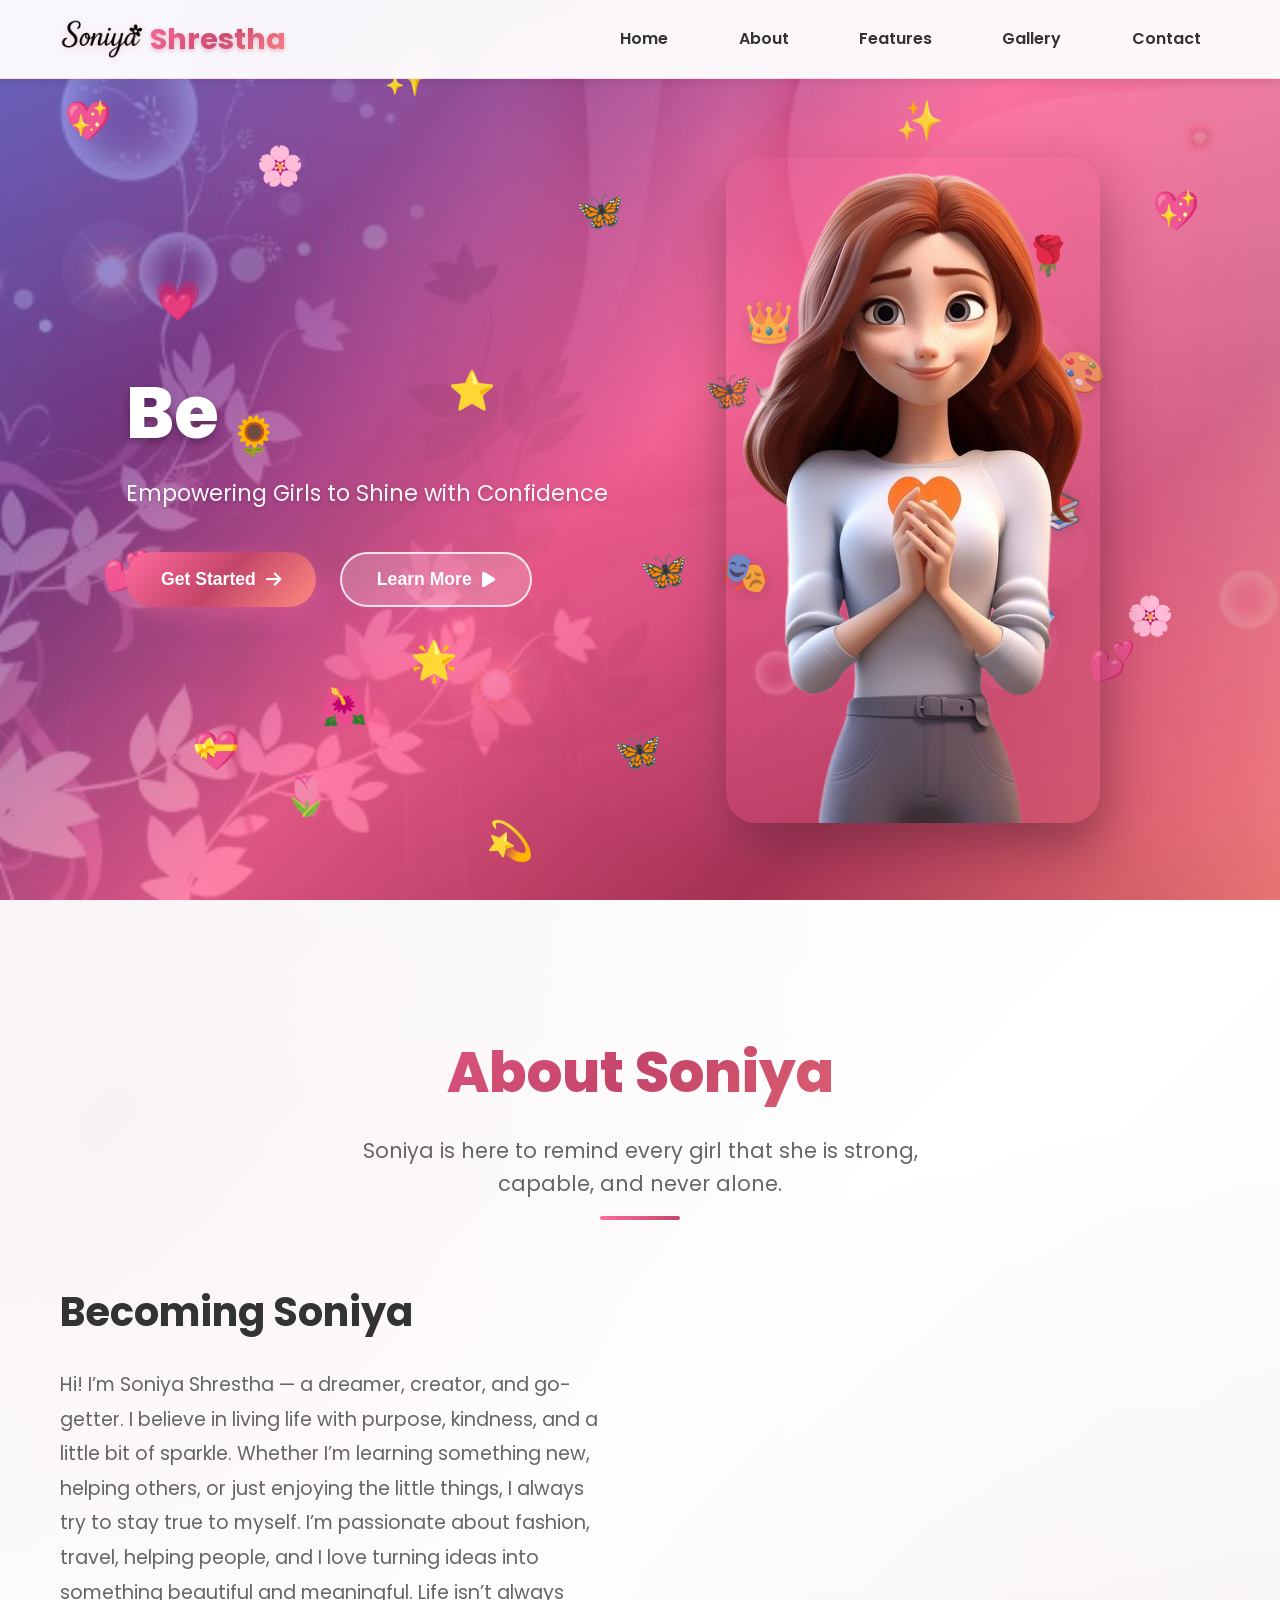
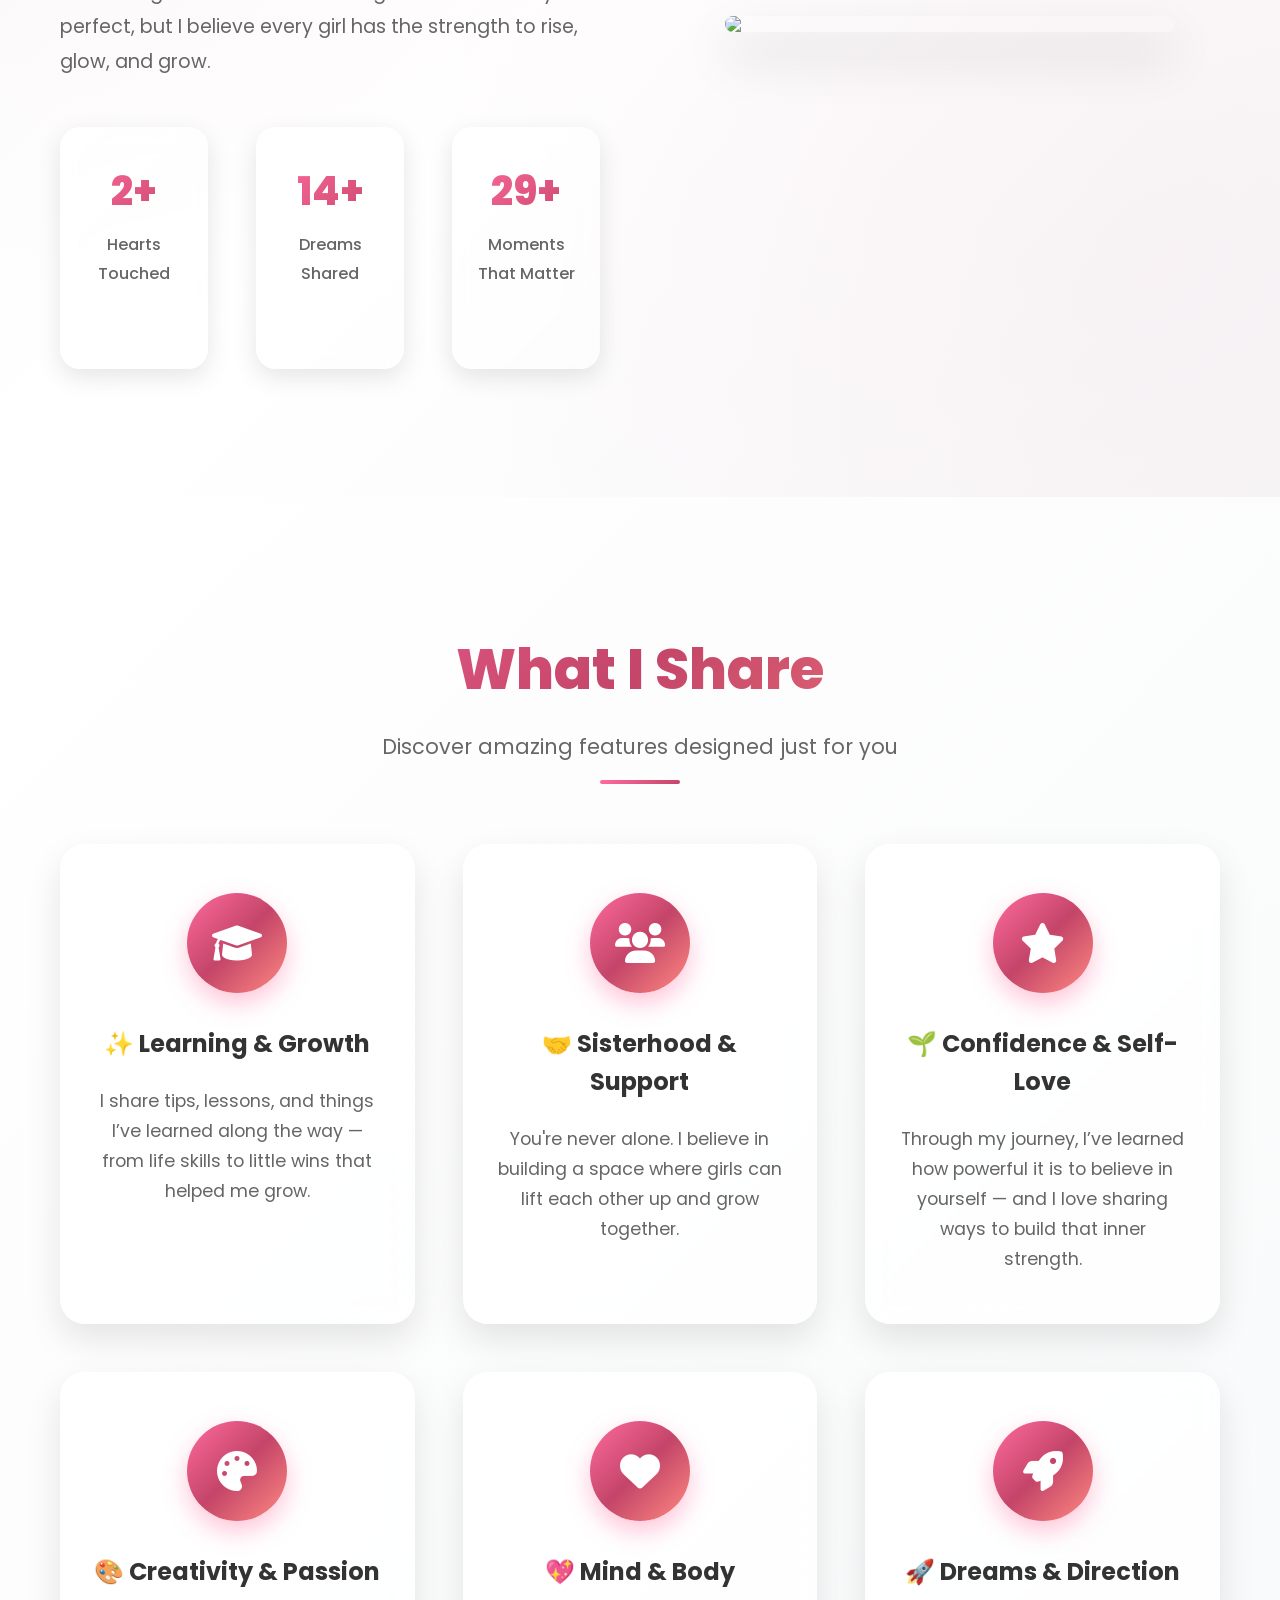
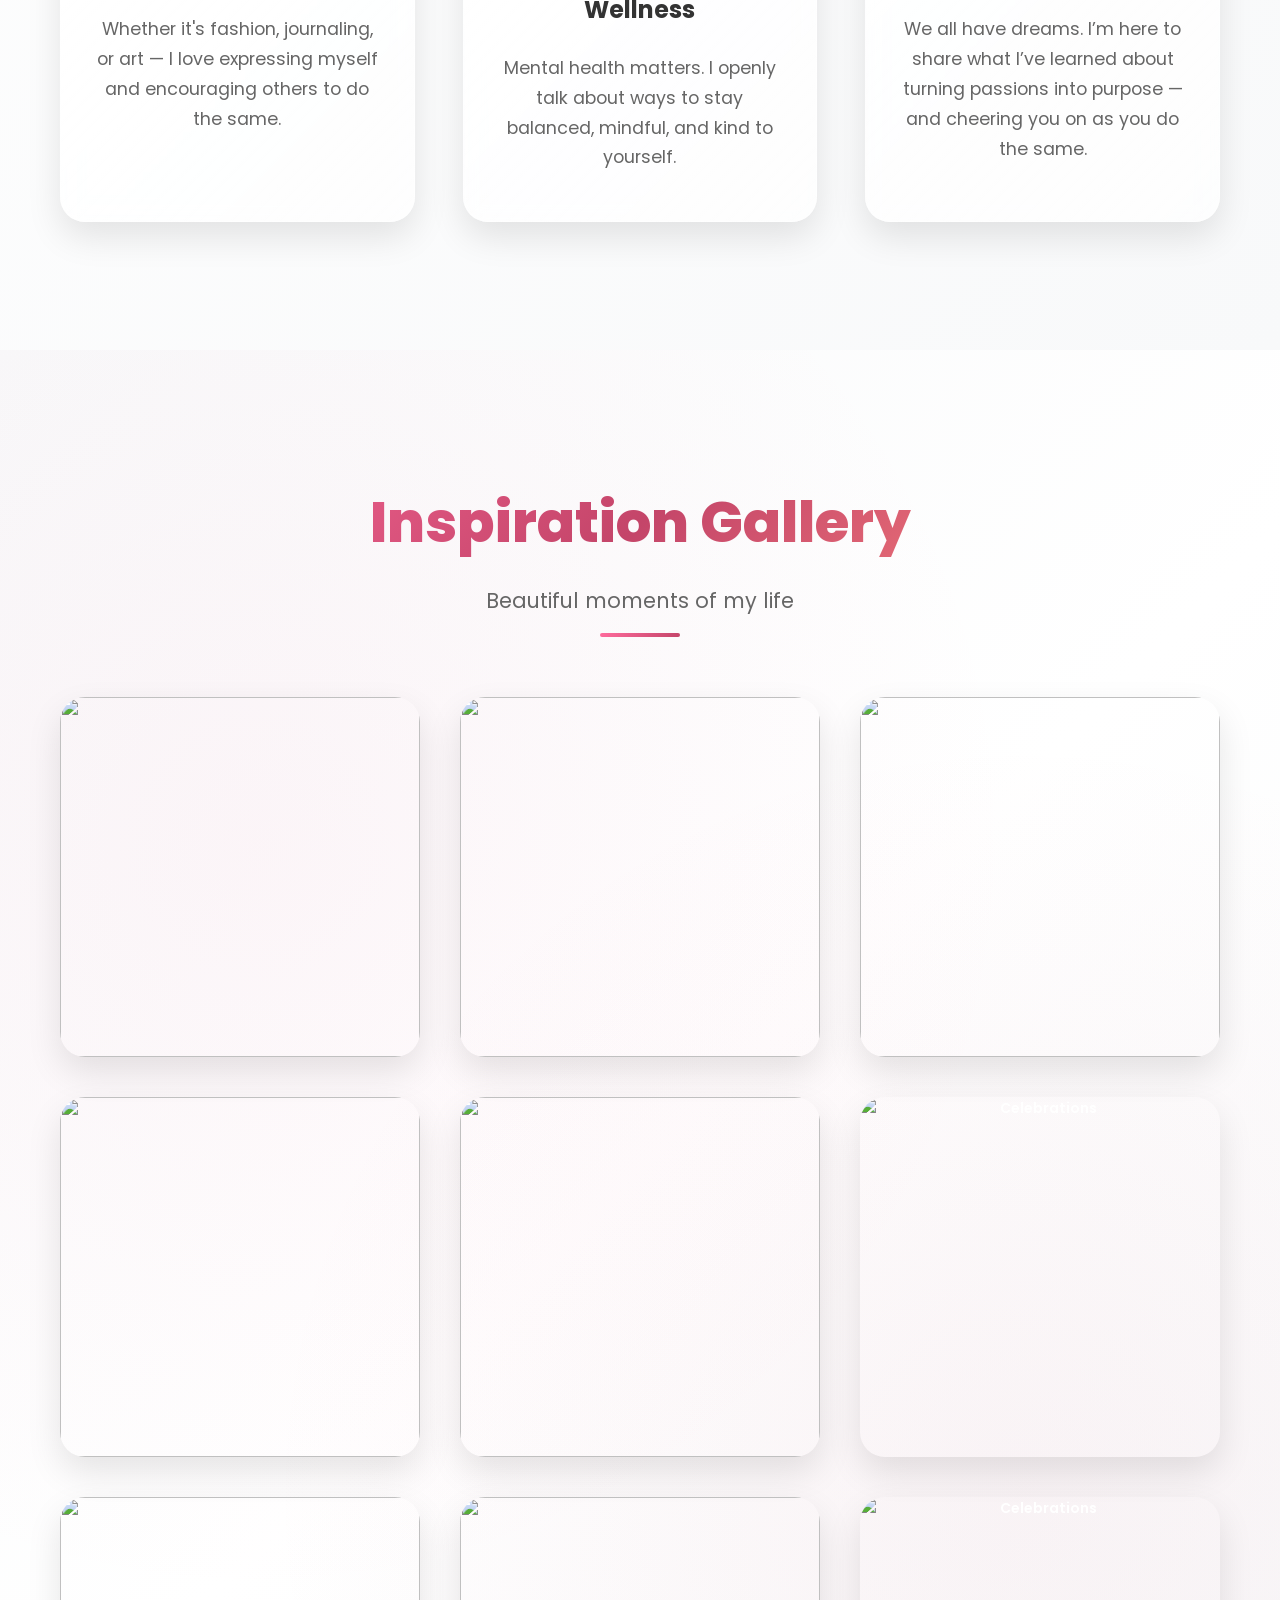
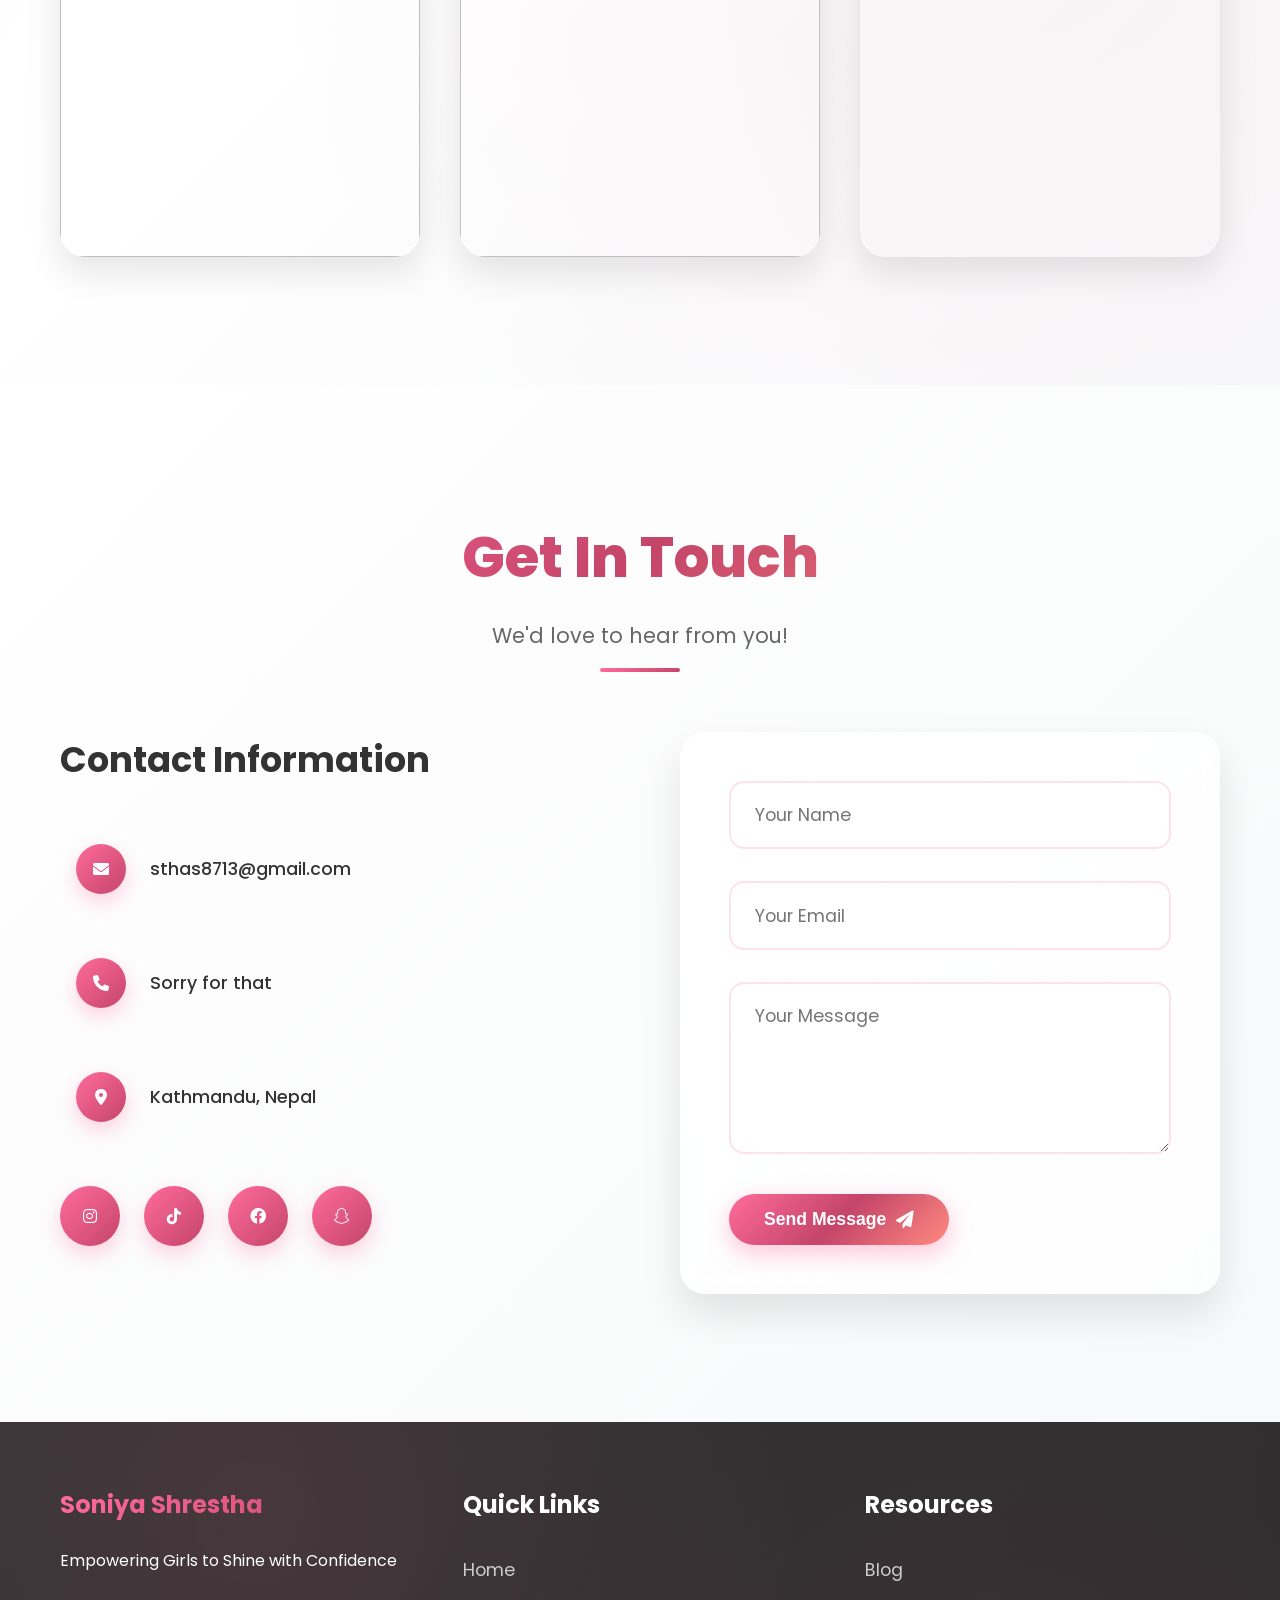
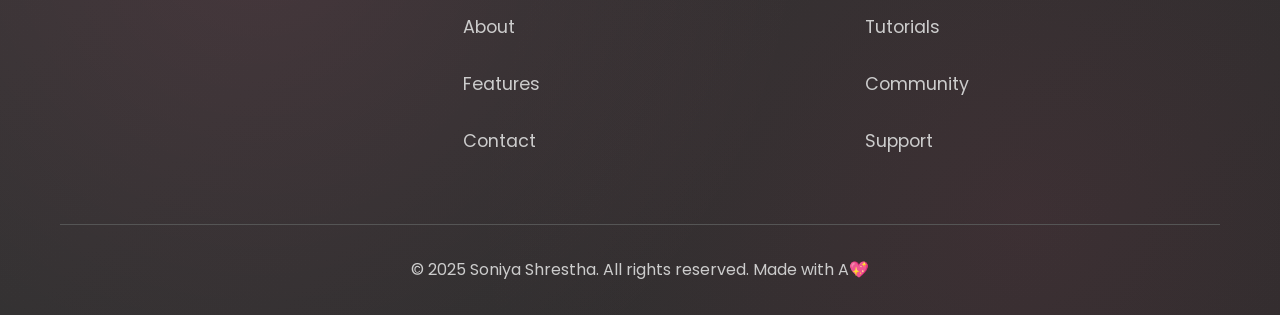
==== index.html @ b8681574 "Add files via upload" ====
<!DOCTYPE html>
<html lang="en">
<head>
    <meta charset="UTF-8">
    <meta name="viewport" content="width=device-width, initial-scale=1.0">
    <title>Bloom - Empowering Girls</title>
    <link rel="stylesheet" href="styles.css">
    <link href="https://fonts.googleapis.com/css2?family=Poppins:wght@300;400;500;600;700;800&display=swap" rel="stylesheet">
    <link rel="stylesheet" href="https://cdnjs.cloudflare.com/ajax/libs/font-awesome/6.0.0/css/all.min.css">
</head>
<body>
    <!-- Navigation -->
    <nav class="navbar">
        <div class="nav-container">
            <div class="nav-logo">
                <div class="logo-container">
                    <img src="logo.png" alt="Bloom Logo" class="logo-image">
                    <h2>Shrestha</h2>
                </div>
            </div>
            <ul class="nav-menu">
                <li class="nav-item">
                    <a href="#home" class="nav-link">Home</a>
                </li>
                <li class="nav-item">
                    <a href="#about" class="nav-link">About</a>
                </li>
                <li class="nav-item">
                    <a href="#features" class="nav-link">Features</a>
                </li>
                <li class="nav-item">
                    <a href="#gallery" class="nav-link">Gallery</a>
                </li>
                <li class="nav-item">
                    <a href="#contact" class="nav-link">Contact</a>
                </li>
            </ul>
            <div class="hamburger">
                <span class="bar"></span>
                <span class="bar"></span>
                <span class="bar"></span>
            </div>
        </div>
    </nav>

    <!-- Hero Section -->
    <section id="home" class="hero">
        <div class="hero-background">
            <img src="hero-background.jpg" alt="Hero Background" class="hero-bg-image">
            <div class="hero-overlay"></div>
        </div>
        
        <!-- Animated Background Elements -->
        <div class="animated-bg">
            <div class="floating-hearts">
                <div class="heart heart-1">💖</div>
                <div class="heart heart-2">💕</div>
                <div class="heart heart-3">💗</div>
                <div class="heart heart-4">💝</div>
                <div class="heart heart-5">💖</div>
                <div class="heart heart-6">💕</div>
            </div>
            
            <div class="floating-flowers">
                <div class="flower flower-1">🌸</div>
                <div class="flower flower-2">🌺</div>
                <div class="flower flower-3">🌻</div>
                <div class="flower flower-4">🌷</div>
                <div class="flower flower-5">🌹</div>
                <div class="flower flower-6">🌸</div>
            </div>
            
            <div class="floating-sparkles">
                <div class="sparkle sparkle-1">✨</div>
                <div class="sparkle sparkle-2">⭐</div>
                <div class="sparkle sparkle-3">🌟</div>
                <div class="sparkle sparkle-4">💫</div>
                <div class="sparkle sparkle-5">✨</div>
                <div class="sparkle sparkle-6">⭐</div>
                <div class="sparkle sparkle-7">🌟</div>
                <div class="sparkle sparkle-8">💫</div>
            </div>
            
            <div class="floating-butterflies">
                <div class="butterfly butterfly-1">🦋</div>
                <div class="butterfly butterfly-2">🦋</div>
                <div class="butterfly butterfly-3">🦋</div>
                <div class="butterfly butterfly-4">🦋</div>
            </div>
        </div>

        <div class="hero-content">
            <div class="hero-text">
                <h1 class="hero-title">
                    <span class="title-word word-1">Be</span>
                    <span class="title-word word-2">Bold</span>
                    <span class="title-word word-3">Be</span>
                    <span class="title-word word-4">You</span>
                </h1>
                <p class="hero-subtitle">Empowering Girls to Shine with Confidence</p>
                <div class="hero-buttons">
                    <button class="btn btn-primary">
                        <span>Get Started</span>
                        <i class="fas fa-arrow-right"></i>
                    </button>
                    <button class="btn btn-secondary">
                        <span>Learn More</span>
                        <i class="fas fa-play"></i>
                    </button>
                </div>
            </div>
            <div class="hero-image">
                <div class="hero-girl-container">
                    <img src="images.png" alt="Empowered Girl" class="hero-girl-image">
                    <div class="girl-glow"></div>
                </div>
                <div class="floating-elements">
                    <div class="floating-element element-1">👑</div>
                    <div class="floating-element element-2">💎</div>
                    <div class="floating-element element-3">🎀</div>
                    <div class="floating-element element-4">🌈</div>
                    <div class="floating-element element-5">🎨</div>
                    <div class="floating-element element-6">📚</div>
                    <div class="floating-element element-7">🎭</div>
                    <div class="floating-element element-8">🎪</div>
                </div>
                <div class="hero-decoration">
                    <div class="decoration-circle circle-1"></div>
                    <div class="decoration-circle circle-2"></div>
                    <div class="decoration-circle circle-3"></div>
                    <div class="decoration-circle circle-4"></div>
                </div>
            </div>
        </div>
    </section>

    <!-- About Section -->
    <section id="about" class="about">
        <div class="container">
            <div class="section-header">
                <h2>About Soniya</h2>
                <p>Soniya is here to remind every girl that she is strong, capable, and never alone.</p>
            </div>
            <div class="about-content">
                <div class="about-text">
                    <h3>Becoming Soniya</h3>
                    <p>Hi! I’m Soniya Shrestha — a dreamer, creator, and go-getter. I believe in living life with purpose, kindness, and a little bit of sparkle. Whether I’m learning something new, helping others, or just enjoying the little things, I always try to stay true to myself.

I’m passionate about fashion, travel, helping people, and I love turning ideas into something beautiful and meaningful. Life isn’t always perfect, but I believe every girl has the strength to rise, glow, and grow.

</p>
                    <div class="stats">
                        <div class="stat">
                            <h4>10K+</h4>
                            <p>Hearts Touched</p>
                        </div>
                        <div class="stat">
                            <h4>50+</h4>
                            <p>Dreams Shared</p>
                        </div>
                        <div class="stat">
                            <h4>100+</h4>
                            <p>Moments That Matter</p>
                        </div>
                    </div>
                </div>
                <div class="about-image">
                    <img src="Images/1.jpeg"About Us" class="about-main-image">
                </div>
            </div>
        </div>
    </section>

    <!-- Features Section -->
    <section id="features" class="features">
        <div class="container">
            <div class="section-header">
                <h2>What I Share</h2>
                <p>Discover amazing features designed just for you</p>
            </div>
            <div class="features-grid">
                <div class="feature-card">
                    <div class="feature-icon">
                        <i class="fas fa-graduation-cap"></i>
                    </div>
                    <h3>✨ Learning & Growth</h3>
                    <p>I share tips, lessons, and things I’ve learned along the way — from life skills to little wins that helped me grow.</p>
                </div>
                <div class="feature-card">
                    <div class="feature-icon">
                        <i class="fas fa-users"></i>
                    </div>
                    <h3>🤝 Sisterhood & Support</h3>
                    <p>You're never alone. I believe in building a space where girls can lift each other up and grow together.</p>
                </div>
                <div class="feature-card">
                    <div class="feature-icon">
                        <i class="fas fa-star"></i>
                    </div>
                    <h3>🌱 Confidence & Self-Love</h3>
                    <p>Through my journey, I’ve learned how powerful it is to believe in yourself — and I love sharing ways to build that inner strength.</p>
                </div>
                <div class="feature-card">
                    <div class="feature-icon">
                        <i class="fas fa-palette"></i>
                    </div>
                    <h3>🎨 Creativity & Passion</h3>
                    <p>Whether it's fashion, journaling, or art — I love expressing myself and encouraging others to do the same.</p>
                </div>
                <div class="feature-card">
                    <div class="feature-icon">
                        <i class="fas fa-heart"></i>
                    </div>
                    <h3>💖 Mind & Body Wellness</h3>
                    <p>Mental health matters. I openly talk about ways to stay balanced, mindful, and kind to yourself.</p>
                </div>
                <div class="feature-card">
                    <div class="feature-icon">
                        <i class="fas fa-rocket"></i>
                    </div>
                    <h3>🚀 Dreams & Direction</h3>
                    <p>We all have dreams. I’m here to share what I’ve learned about turning passions into purpose — and cheering you on as you do the same.</p>
                </div>
            </div>
        </div>
    </section>

    <!-- Gallery Section -->
    <section id="gallery" class="gallery">
        <div class="container">
            <div class="section-header">
                <h2>Inspiration Gallery</h2>
                <p>Beautiful moments of my life</p>
            </div>
            <div class="gallery-grid">
                <div class="gallery-item">
                    <img src="Images/2.jpeg"Achievement Moments" class="gallery-image">
                    <div class="gallery-overlay">
                        <h4></h4>
                    </div>
                </div>
                <div class="gallery-item">
                    <img src="Images/3.jpeg"Creative Projects" class="gallery-image">
                    <div class="gallery-overlay">
                        <h4></h4>
                    </div>
                </div>
                <div class="gallery-item">
                    <img src="Images/5.jpeg" class="gallery-image">
                    <div class="gallery-overlay">
                        <h4></h4>
                    </div>
                </div>
                <div class="gallery-item">
                    <img src="Images/6.jpeg"Community Events" class="gallery-image">
                    <div class="gallery-overlay">
                        <h4></h4>
                    </div>
                </div>
                <div class="gallery-item">
                    <img src="Images/15.jpeg"Workshops" class="gallery-image">
                    <div class="gallery-overlay">
                        <h4></h4>
                    </div>
                </div>
                <div class="gallery-item">
                    <img src="Images/9.jpeg" alt="Celebrations" class="gallery-image">
                    <div class="gallery-overlay">
                        <h4></h4>
                    </div>
                </div>
                <div class="gallery-item">
                    <img src="Images/20.jpeg"Community Events" class="gallery-image">
                    <div class="gallery-overlay">
                        <h4></h4>
                    </div>
                </div>
                <div class="gallery-item">
                    <img src="Images/13.jpeg"Workshops" class="gallery-image">
                    <div class="gallery-overlay">
                        <h4></h4>
                    </div>
                </div>
                <div class="gallery-item">
                    <img src="Images/19.jpeg" alt="Celebrations" class="gallery-image">
                    <div class="gallery-overlay">
                        <h4></h4>
                    </div>
                </div>
            </div>
        </div>
    </section>

    <!-- Contact Section -->
    <section id="contact" class="contact">
        <div class="container">
            <div class="section-header">
                <h2>Get In Touch</h2>
                <p>We'd love to hear from you!</p>
            </div>
            <div class="contact-content">
                <div class="contact-info">
                    <h3>Contact Information</h3>
                    <div class="contact-item">
                        <i class="fas fa-envelope"></i>
                        <span>sthas8713@gmail.com</span>
                    </div>
                    <div class="contact-item">
                        <i class="fas fa-phone"></i>
                        <span>Sorry for that</span>
                    </div>
                    <div class="contact-item">
                        <i class="fas fa-map-marker-alt"></i>
                        <span>Kathmandu, Nepal</span>
                    </div>
                    <div class="social-links">
                        <a href="#" class="social-link"><i class="fab fa-instagram"></i></a>
                        <a href="#" class="social-link"><i class="fab fa-tiktok"></i></a>
                        <a href="#" class="social-link"><i class="fab fa-facebook"></i></a>
                        <a href="#" class="social-link"><i class="fab fa-snapchat"></i></a>
                    </div>
                </div>
                <form class="contact-form">
                    <div class="form-group">
                        <input type="text" id="name" name="name" placeholder="Your Name" required>
                    </div>
                    <div class="form-group">
                        <input type="email" id="email" name="email" placeholder="Your Email" required>
                    </div>
                    <div class="form-group">
                        <textarea id="message" name="message" placeholder="Your Message" rows="5" required></textarea>
                    </div>
                    <button type="submit" class="btn btn-primary">
                        <span>Send Message</span>
                        <i class="fas fa-paper-plane"></i>
                    </button>
                </form>
            </div>
        </div>
    </section>

    <!-- Footer -->
    <footer class="footer">
        <div class="container">
            <div class="footer-content">
                <div class="footer-section">
                    <h3>Soniya Shrestha</h3>
                    <p>Empowering Girls to Shine with Confidence</p>
                </div>
                <div class="footer-section">
                    <h4>Quick Links</h4>
                    <ul>
                        <li><a href="#home">Home</a></li>
                        <li><a href="#about">About</a></li>
                        <li><a href="#features">Features</a></li>
                        <li><a href="#contact">Contact</a></li>
                    </ul>
                </div>
                <div class="footer-section">
                    <h4>Resources</h4>
                    <ul>
                        <li><a href="#">Blog</a></li>
                        <li><a href="#">Tutorials</a></li>
                        <li><a href="#">Community</a></li>
                        <li><a href="#">Support</a></li>
                    </ul>
                </div>
            </div>
            <div class="footer-bottom">
                <p>&copy; 2025 Soniya Shrestha. All rights reserved. Made with A💖</p>
            </div>
        </div>
    </footer>

    <script src="script.js"></script>
</body>
</html>
---- styles.css ----
* {
  margin: 0;
  padding: 0;
  box-sizing: border-box;
}

body {
  font-family: "Poppins", sans-serif;
  line-height: 1.6;
  color: #333;
  overflow-x: hidden;
}

.container {
  max-width: 1200px;
  margin: 0 auto;
  padding: 0 20px;
}

/* Navigation */
.navbar {
  position: fixed;
  top: 0;
  width: 100%;
  background: rgba(255, 255, 255, 0.98);
  backdrop-filter: blur(20px);
  z-index: 1000;
  padding: 1rem 0;
  transition: all 0.3s ease;
  box-shadow: 0 2px 20px rgba(0, 0, 0, 0.1);
  border-bottom: 1px solid rgba(255, 107, 157, 0.2);
}

.nav-container {
  max-width: 1200px;
  margin: 0 auto;
  padding: 0 20px;
  display: flex;
  justify-content: space-between;
  align-items: center;
}

.logo-container {
  display: flex;
  align-items: center;
  gap: 0.5rem;
}

.nav-logo h2 {
  background: linear-gradient(135deg, #ff6b9d, #c44569, #ff8a80);
  -webkit-background-clip: text;
  -webkit-text-fill-color: transparent;
  background-clip: text;
  font-weight: 700;
  font-size: 1.8rem;
  text-shadow: 0 2px 4px rgba(255, 107, 157, 0.3);
  filter: drop-shadow(0 1px 2px rgba(0, 0, 0, 0.1));
}

.nav-menu {
  display: flex;
  list-style: none;
  gap: 2rem;
}

.nav-link {
  text-decoration: none;
  color: #333;
  font-weight: 600;
  transition: all 0.3s ease;
  position: relative;
  padding: 0.8rem 1.2rem;
  border-radius: 25px;
  font-size: 1rem;
}

.nav-link:hover {
  color: #ff6b9d;
  background: rgba(255, 107, 157, 0.1);
  transform: translateY(-2px);
}

.nav-link::after {
  content: "";
  position: absolute;
  width: 0;
  height: 2px;
  bottom: 5px;
  left: 50%;
  background: linear-gradient(135deg, #ff6b9d, #c44569);
  transition: all 0.3s ease;
  transform: translateX(-50%);
  border-radius: 2px;
}

.nav-link:hover::after {
  width: 80%;
}

.hamburger {
  display: none;
  flex-direction: column;
  cursor: pointer;
  padding: 0.5rem;
}

.bar {
  width: 25px;
  height: 3px;
  background: linear-gradient(135deg, #ff6b9d, #c44569);
  margin: 3px 0;
  transition: 0.3s;
  border-radius: 2px;
}

.hamburger.active .bar:nth-child(2) {
  opacity: 0;
}

.hamburger.active .bar:nth-child(1) {
  transform: translateY(9px) rotate(45deg);
}

.hamburger.active .bar:nth-child(3) {
  transform: translateY(-9px) rotate(-45deg);
}

/* Logo Image Styles */
.logo-image {
  height: 40px;
  width: auto;
  object-fit: contain;
  transition: all 0.3s ease;
  filter: drop-shadow(0 2px 4px rgba(255, 107, 157, 0.3));
}

.logo-image:hover {
  transform: scale(1.1) rotate(5deg);
}

/* Enhanced Hero Section with Background Image */
.hero {
  min-height: 100vh;
  display: flex;
  align-items: center;
  position: relative;
  overflow: hidden;
  padding-top: 80px;
}

.hero-background {
  position: absolute;
  top: 0;
  left: 0;
  width: 100%;
  height: 100%;
  z-index: 1;
}

.hero-bg-image {
  width: 100%;
  height: 100%;
  object-fit: cover;
  object-position: center;
}

.hero-overlay {
  position: absolute;
  top: 0;
  left: 0;
  width: 100%;
  height: 100%;
  background: linear-gradient(
    135deg,
    rgba(102, 126, 234, 0.8) 0%,
    rgba(118, 75, 162, 0.7) 25%,
    rgba(255, 107, 157, 0.8) 50%,
    rgba(196, 69, 105, 0.7) 75%,
    rgba(255, 138, 128, 0.8) 100%
  );
  animation: gradientShift 8s ease-in-out infinite;
}

@keyframes gradientShift {
  0%,
  100% {
    opacity: 0.8;
  }
  50% {
    opacity: 0.6;
  }
}

/* Animated Background Elements for Girls */
.animated-bg {
  position: absolute;
  top: 0;
  left: 0;
  width: 100%;
  height: 100%;
  z-index: 2;
  pointer-events: none;
}

.floating-hearts,
.floating-flowers,
.floating-sparkles,
.floating-butterflies {
  position: absolute;
  width: 100%;
  height: 100%;
}

.heart,
.flower,
.sparkle,
.butterfly {
  position: absolute;
  font-size: clamp(1.5rem, 3vw, 2.5rem);
  animation-duration: 5s;
  animation-iteration-count: infinite;
  animation-timing-function: ease-in-out;
}

/* Hearts Animation */
.heart {
  animation-name: floatHearts;
}

.heart-1 {
  top: 10%;
  left: 5%;
  animation-delay: 0s;
}
.heart-2 {
  top: 60%;
  left: 8%;
  animation-delay: 2s;
}
.heart-3 {
  top: 30%;
  left: 12%;
  animation-delay: 4s;
}
.heart-4 {
  top: 80%;
  left: 15%;
  animation-delay: 6s;
}
.heart-5 {
  top: 20%;
  left: 90%;
  animation-delay: 1s;
}
.heart-6 {
  top: 70%;
  left: 85%;
  animation-delay: 3s;
}

@keyframes floatHearts {
  0%,
  100% {
    transform: translateY(0px) rotate(0deg);
    opacity: 0.7;
  }
  25% {
    transform: translateY(-30px) rotate(10deg);
    opacity: 1;
  }
  50% {
    transform: translateY(-20px) rotate(-5deg);
    opacity: 0.8;
  }
  75% {
    transform: translateY(-40px) rotate(15deg);
    opacity: 1;
  }
}

/* Flowers Animation */
.flower {
  animation-name: floatFlowers;
}

.flower-1 {
  top: 15%;
  left: 20%;
  animation-delay: 0.5s;
}
.flower-2 {
  top: 75%;
  left: 25%;
  animation-delay: 2.5s;
}
.flower-3 {
  top: 45%;
  left: 18%;
  animation-delay: 4.5s;
}
.flower-4 {
  top: 85%;
  left: 22%;
  animation-delay: 6.5s;
}
.flower-5 {
  top: 25%;
  left: 80%;
  animation-delay: 1.5s;
}
.flower-6 {
  top: 65%;
  left: 88%;
  animation-delay: 3.5s;
}

@keyframes floatFlowers {
  0%,
  100% {
    transform: translateY(0px) scale(1) rotate(0deg);
    opacity: 0.6;
  }
  33% {
    transform: translateY(-25px) scale(1.1) rotate(120deg);
    opacity: 0.9;
  }
  66% {
    transform: translateY(-15px) scale(0.9) rotate(240deg);
    opacity: 0.7;
  }
}

/* Sparkles Animation */
.sparkle {
  animation-name: floatSparkles;
}

.sparkle-1 {
  top: 5%;
  left: 30%;
  animation-delay: 0s;
}
.sparkle-2 {
  top: 40%;
  left: 35%;
  animation-delay: 1s;
}
.sparkle-3 {
  top: 70%;
  left: 32%;
  animation-delay: 2s;
}
.sparkle-4 {
  top: 90%;
  left: 38%;
  animation-delay: 3s;
}
.sparkle-5 {
  top: 10%;
  left: 70%;
  animation-delay: 0.5s;
}
.sparkle-6 {
  top: 50%;
  left: 75%;
  animation-delay: 1.5s;
}
.sparkle-7 {
  top: 80%;
  left: 72%;
  animation-delay: 2.5s;
}
.sparkle-8 {
  top: 35%;
  left: 78%;
  animation-delay: 3.5s;
}

@keyframes floatSparkles {
  0%,
  100% {
    transform: translateY(0px) scale(1) rotate(0deg);
    opacity: 0.8;
  }
  25% {
    transform: translateY(-35px) scale(1.3) rotate(90deg);
    opacity: 1;
  }
  50% {
    transform: translateY(-25px) scale(0.8) rotate(180deg);
    opacity: 0.6;
  }
  75% {
    transform: translateY(-45px) scale(1.2) rotate(270deg);
    opacity: 1;
  }
}

/* Butterflies Animation */
.butterfly {
  animation-name: floatButterflies;
}

.butterfly-1 {
  top: 20%;
  left: 45%;
  animation-delay: 0s;
}
.butterfly-2 {
  top: 60%;
  left: 50%;
  animation-delay: 2s;
}
.butterfly-3 {
  top: 40%;
  left: 55%;
  animation-delay: 4s;
}
.butterfly-4 {
  top: 80%;
  left: 48%;
  animation-delay: 6s;
}

@keyframes floatButterflies {
  0%,
  100% {
    transform: translateX(0px) translateY(0px) rotate(0deg);
    opacity: 0.7;
  }
  25% {
    transform: translateX(20px) translateY(-30px) rotate(15deg);
    opacity: 1;
  }
  50% {
    transform: translateX(-15px) translateY(-20px) rotate(-10deg);
    opacity: 0.8;
  }
  75% {
    transform: translateX(25px) translateY(-40px) rotate(20deg);
    opacity: 1;
  }
}

.hero-content {
  max-width: 1200px;
  margin: 0 auto;
  padding: 0 20px;
  display: grid;
  grid-template-columns: 1fr 1fr;
  gap: 4rem;
  align-items: center;
  position: relative;
  z-index: 3;
}

/* Animated Title */
.hero-title {
  font-size: clamp(2.5rem, 6vw, 4.5rem);
  font-weight: 800;
  color: white;
  margin-bottom: 1.5rem;
  line-height: 1.1;
  text-shadow: 0 4px 8px rgba(0, 0, 0, 0.3);
}

.title-word {
  display: inline-block;
  animation: titleWordAnimation 2s ease-out forwards;
  opacity: 0;
  transform: translateY(50px);
}

.word-1 {
  animation-delay: 0.1s;
}
.word-2 {
  animation-delay: 0.1s;
}
.word-3 {
  animation-delay: 0.1s;
}
.word-4 {
  animation-delay: 0.1s;
}
.word-5 {
  animation-delay: 0.1s;
}

@keyframes titleWordAnimation {
  to {
    opacity: 1;
    transform: translateY(0);
  }
}

.hero-subtitle {
  font-size: clamp(1.1rem, 2.5vw, 1.4rem);
  color: rgba(255, 255, 255, 0.95);
  margin-bottom: 2.5rem;
  line-height: 1.6;
  text-shadow: 0 2px 4px rgba(0, 0, 0, 0.2);
  animation: fadeInUp 1s ease-out 1.2s both;
}

@keyframes fadeInUp {
  from {
    opacity: 0;
    transform: translateY(30px);
  }
  to {
    opacity: 1;
    transform: translateY(0);
  }
}

.hero-buttons {
  display: flex;
  gap: 1.5rem;
  flex-wrap: wrap;
  animation: fadeInUp 1s ease-out 1.5s both;
}

.btn {
  padding: 15px 35px;
  border: none;
  border-radius: 50px;
  font-size: 1.1rem;
  font-weight: 600;
  cursor: pointer;
  transition: all 0.4s ease;
  text-decoration: none;
  display: inline-flex;
  align-items: center;
  gap: 10px;
  text-align: center;
  min-width: 160px;
  justify-content: center;
  position: relative;
  overflow: hidden;
}

.btn::before {
  content: "";
  position: absolute;
  top: 0;
  left: -100%;
  width: 100%;
  height: 100%;
  background: linear-gradient(90deg, transparent, rgba(255, 255, 255, 0.2), transparent);
  transition: left 0.5s;
}

.btn:hover::before {
  left: 100%;
}

.btn-primary {
  background: linear-gradient(135deg, #ff6b9d, #c44569, #ff8a80);
  color: white;
  box-shadow: 0 8px 25px rgba(255, 107, 157, 0.4);
}

.btn-primary:hover {
  transform: translateY(-3px) scale(1.05);
  box-shadow: 0 15px 35px rgba(255, 107, 157, 0.6);
}

.btn-secondary {
  background: rgba(255, 255, 255, 0.2);
  color: white;
  border: 2px solid rgba(255, 255, 255, 0.8);
  backdrop-filter: blur(10px);
}

.btn-secondary:hover {
  background: rgba(255, 255, 255, 0.9);
  color: #333;
  transform: translateY(-3px) scale(1.05);
  box-shadow: 0 15px 35px rgba(255, 255, 255, 0.3);
}

/* Enhanced Hero Image Area with Girl Image */
.hero-image {
  position: relative;
  height: 500px;
  display: flex;
  align-items: center;
  justify-content: center;
}

.hero-girl-container {
  position: relative;
  z-index: 4;
  animation: fadeInScale 1.5s ease-out 0.8s both;
}

@keyframes fadeInScale {
  from {
    opacity: 0;
    transform: scale(0.8);
  }
  to {
    opacity: 1;
    transform: scale(1);
  }
}

.hero-girl-image {
  width: 100%;
  max-width: 400px;
  height: auto;
  border-radius: 30px;
  box-shadow: 0 25px 50px rgba(0, 0, 0, 0.3);
  transition: all 0.4s ease;
  position: relative;
  z-index: 2;
}

.hero-girl-image:hover {
  transform: scale(1.05) rotate(2deg);
  box-shadow: 0 35px 70px rgba(255, 107, 157, 0.4);
}

.girl-glow {
  position: absolute;
  top: -20px;
  left: -20px;
  right: -20px;
  bottom: -20px;
  background: linear-gradient(135deg, rgba(255, 107, 157, 0.3), rgba(196, 69, 105, 0.3));
  border-radius: 40px;
  filter: blur(20px);
  animation: glowPulse 3s ease-in-out infinite;
  z-index: 1;
}

@keyframes glowPulse {
  0%,
  100% {
    opacity: 0.5;
    transform: scale(1);
  }
  50% {
    opacity: 0.8;
    transform: scale(1.05);
  }
}

.floating-elements {
  position: absolute;
  width: 100%;
  height: 100%;
  z-index: 3;
}

.floating-element {
  position: absolute;
  font-size: clamp(1.8rem, 4vw, 2.5rem);
  animation: float 4s ease-in-out infinite;
  filter: drop-shadow(0 4px 8px rgba(0, 0, 0, 0.2));
  cursor: pointer;
  transition: transform 0.3s ease;
}

.floating-element:hover {
  transform: scale(1.3) rotate(15deg);
}

.element-1 {
  top: 10%;
  left: 15%;
  animation-delay: 0s;
}
.element-2 {
  top: 70%;
  right: 20%;
  animation-delay: 1s;
}
.element-3 {
  bottom: 15%;
  left: 25%;
  animation-delay: 2s;
}
.element-4 {
  top: 35%;
  right: 35%;
  animation-delay: 1.5s;
}
.element-5 {
  top: 20%;
  right: 10%;
  animation-delay: 0.5s;
}
.element-6 {
  bottom: 40%;
  right: 15%;
  animation-delay: 2.5s;
}
.element-7 {
  top: 60%;
  left: 10%;
  animation-delay: 3s;
}
.element-8 {
  bottom: 25%;
  left: 45%;
  animation-delay: 3.5s;
}

@keyframes float {
  0%,
  100% {
    transform: translateY(0px) rotate(0deg);
  }
  25% {
    transform: translateY(-20px) rotate(5deg);
  }
  50% {
    transform: translateY(-10px) rotate(-3deg);
  }
  75% {
    transform: translateY(-25px) rotate(3deg);
  }
}

/* Decorative Circles */
.hero-decoration {
  position: absolute;
  width: 100%;
  height: 100%;
  pointer-events: none;
  z-index: 2;
}

.decoration-circle {
  position: absolute;
  border-radius: 50%;
  background: linear-gradient(135deg, rgba(255, 255, 255, 0.1), rgba(255, 107, 157, 0.2));
  backdrop-filter: blur(10px);
  animation: circleFloat 6s ease-in-out infinite;
}

.circle-1 {
  width: 120px;
  height: 120px;
  top: 15%;
  left: 60%;
  animation-delay: 0s;
}

.circle-2 {
  width: 80px;
  height: 80px;
  bottom: 30%;
  left: 70%;
  animation-delay: 2s;
}

.circle-3 {
  width: 60px;
  height: 60px;
  top: 60%;
  left: 50%;
  animation-delay: 4s;
}

.circle-4 {
  width: 100px;
  height: 100px;
  bottom: 10%;
  right: 20%;
  animation-delay: 1s;
}

@keyframes circleFloat {
  0%,
  100% {
    transform: translateY(0px) scale(1);
    opacity: 0.7;
  }
  50% {
    transform: translateY(-30px) scale(1.1);
    opacity: 1;
  }
}

/* Enhanced Section Headers */
.section-header {
  text-align: center;
  margin-bottom: 5rem;
  position: relative;
}

.section-header::after {
  content: "";
  position: absolute;
  bottom: -20px;
  left: 50%;
  transform: translateX(-50%);
  width: 80px;
  height: 4px;
  background: linear-gradient(135deg, #ff6b9d, #c44569);
  border-radius: 2px;
}

.section-header h2 {
  font-size: clamp(2.5rem, 5vw, 3.5rem);
  font-weight: 800;
  margin-bottom: 1rem;
  background: linear-gradient(135deg, #ff6b9d, #c44569, #ff8a80);
  -webkit-background-clip: text;
  -webkit-text-fill-color: transparent;
  background-clip: text;
  position: relative;
}

.section-header p {
  font-size: clamp(1.1rem, 2.5vw, 1.3rem);
  color: #666;
  max-width: 600px;
  margin: 0 auto;
  font-weight: 400;
}

/* Enhanced About Section */
.about {
  padding: 8rem 0;
  background: linear-gradient(135deg, #f8f9fa 0%, #fff 50%, #f8f9fa 100%);
  position: relative;
}

.about::before {
  content: "";
  position: absolute;
  top: 0;
  left: 0;
  right: 0;
  bottom: 0;
  background: radial-gradient(circle at 10% 20%, rgba(255, 107, 157, 0.05) 0%, transparent 50%),
    radial-gradient(circle at 90% 80%, rgba(196, 69, 105, 0.05) 0%, transparent 50%);
}

.about-content {
  display: grid;
  grid-template-columns: 1fr 1fr;
  gap: 5rem;
  align-items: center;
  position: relative;
  z-index: 2;
}

.about-text h3 {
  font-size: clamp(2rem, 4vw, 2.5rem);
  margin-bottom: 1.5rem;
  color: #333;
  font-weight: 700;
}

.about-text p {
  font-size: clamp(1.1rem, 2.5vw, 1.2rem);
  color: #666;
  margin-bottom: 3rem;
  line-height: 1.8;
}

.stats {
  display: flex;
  gap: 3rem;
  flex-wrap: wrap;
}

.stat {
  text-align: center;
  flex: 1;
  min-width: 120px;
  padding: 2rem 1rem;
  background: linear-gradient(135deg, rgba(255, 255, 255, 0.8), rgba(255, 255, 255, 0.4));
  border-radius: 20px;
  backdrop-filter: blur(10px);
  box-shadow: 0 8px 25px rgba(0, 0, 0, 0.1);
  transition: transform 0.3s ease;
}

.stat:hover {
  transform: translateY(-10px);
}

.stat h4 {
  font-size: clamp(2rem, 4vw, 2.5rem);
  font-weight: 800;
  background: linear-gradient(135deg, #ff6b9d, #c44569);
  -webkit-background-clip: text;
  -webkit-text-fill-color: transparent;
  background-clip: text;
  margin-bottom: 0.5rem;
}

.stat p {
  color: #666;
  font-size: clamp(0.9rem, 2vw, 1rem);
  font-weight: 500;
}

.about-image {
  display: flex;
  justify-content: center;
  align-items: center;
  position: relative;
}

.about-main-image {
  width: 100%;
  max-width: 450px;
  height: auto;
  border-radius: 30px;
  box-shadow: 0 25px 50px rgba(0, 0, 0, 0.15);
  transition: all 0.4s ease;
  position: relative;
  z-index: 2;
}

.about-main-image:hover {
  transform: scale(1.05) rotate(2deg);
  box-shadow: 0 35px 70px rgba(255, 107, 157, 0.3);
}

/* Enhanced Features Section */
.features {
  padding: 8rem 0;
  background: linear-gradient(135deg, #fff 0%, #f8f9fa 100%);
}

.features-grid {
  display: grid;
  grid-template-columns: repeat(auto-fit, minmax(320px, 1fr));
  gap: 3rem;
}

.feature-card {
  background: linear-gradient(135deg, rgba(255, 255, 255, 0.9), rgba(255, 255, 255, 0.7));
  padding: 3rem 2rem;
  border-radius: 25px;
  text-align: center;
  box-shadow: 0 15px 35px rgba(0, 0, 0, 0.1);
  transition: all 0.4s ease;
  position: relative;
  overflow: hidden;
  backdrop-filter: blur(10px);
  border: 1px solid rgba(255, 255, 255, 0.2);
}

.feature-card::before {
  content: "";
  position: absolute;
  top: 0;
  left: -100%;
  width: 100%;
  height: 100%;
  background: linear-gradient(90deg, transparent, rgba(255, 107, 157, 0.1), transparent);
  transition: left 0.5s;
}

.feature-card:hover::before {
  left: 100%;
}

.feature-card:hover {
  transform: translateY(-15px) scale(1.02);
  box-shadow: 0 25px 50px rgba(255, 107, 157, 0.2);
}

.feature-icon {
  width: 100px;
  height: 100px;
  background: linear-gradient(135deg, #ff6b9d, #c44569, #ff8a80);
  border-radius: 50%;
  display: flex;
  align-items: center;
  justify-content: center;
  margin: 0 auto 2rem;
  color: white;
  font-size: 2.5rem;
  box-shadow: 0 10px 25px rgba(255, 107, 157, 0.4);
  transition: all 0.3s ease;
}

.feature-card:hover .feature-icon {
  transform: scale(1.1) rotate(10deg);
  box-shadow: 0 15px 35px rgba(255, 107, 157, 0.6);
}

.feature-card h3 {
  font-size: clamp(1.3rem, 2.5vw, 1.5rem);
  margin-bottom: 1.5rem;
  color: #333;
  font-weight: 700;
}

.feature-card p {
  color: #666;
  line-height: 1.7;
  font-size: clamp(1rem, 2vw, 1.1rem);
}

/* Enhanced Gallery Section */
.gallery {
  padding: 8rem 0;
  background: linear-gradient(135deg, #f8f9fa 0%, #fff 50%, #f8f9fa 100%);
  position: relative;
}

.gallery::before {
  content: "";
  position: absolute;
  top: 0;
  left: 0;
  right: 0;
  bottom: 0;
  background: radial-gradient(circle at 20% 30%, rgba(255, 107, 157, 0.05) 0%, transparent 50%),
    radial-gradient(circle at 80% 70%, rgba(196, 69, 105, 0.05) 0%, transparent 50%);
}

.gallery-grid {
  display: grid;
  grid-template-columns: repeat(auto-fit, minmax(280px, 1fr));
  gap: 2.5rem;
  position: relative;
  z-index: 2;
}

.gallery-item {
  position: relative;
  aspect-ratio: 1;
  border-radius: 25px;
  overflow: hidden;
  cursor: pointer;
  box-shadow: 0 15px 35px rgba(0, 0, 0, 0.1);
  transition: all 0.4s ease;
}

.gallery-item:hover {
  transform: translateY(-10px) scale(1.02);
  box-shadow: 0 25px 50px rgba(255, 107, 157, 0.2);
}

.gallery-image {
  width: 100%;
  height: 100%;
  object-fit: cover;
  transition: transform 0.4s ease;
}

.gallery-overlay {
  position: absolute;
  bottom: 0;
  left: 0;
  right: 0;
  background: linear-gradient(transparent, rgba(0, 0, 0, 0.8));
  color: white;
  padding: 3rem 2rem 2rem;
  transform: translateY(100%);
  transition: transform 0.4s ease;
}

.gallery-item:hover .gallery-image {
  transform: scale(1.15);
}

.gallery-item:hover .gallery-overlay {
  transform: translateY(0);
}

.gallery-overlay h4 {
  font-size: 1.3rem;
  font-weight: 700;
  margin: 0;
  text-shadow: 0 2px 4px rgba(0, 0, 0, 0.5);
}

/* Enhanced Contact Section */
.contact {
  padding: 8rem 0;
  background: linear-gradient(135deg, #fff 0%, #f8f9fa 100%);
}

.contact-content {
  display: grid;
  grid-template-columns: 1fr 1fr;
  gap: 5rem;
}

.contact-info h3 {
  font-size: clamp(1.8rem, 3vw, 2.2rem);
  margin-bottom: 2.5rem;
  color: #333;
  font-weight: 700;
}

.contact-item {
  display: flex;
  align-items: center;
  gap: 1.5rem;
  margin-bottom: 2rem;
  padding: 1rem;
  border-radius: 15px;
  transition: all 0.3s ease;
}

.contact-item:hover {
  background: rgba(255, 107, 157, 0.05);
  transform: translateX(10px);
}

.contact-item i {
  width: 50px;
  height: 50px;
  background: linear-gradient(135deg, #ff6b9d, #c44569);
  border-radius: 50%;
  display: flex;
  align-items: center;
  justify-content: center;
  color: white;
  flex-shrink: 0;
  box-shadow: 0 8px 20px rgba(255, 107, 157, 0.3);
}

.contact-item span {
  font-size: clamp(1rem, 2vw, 1.1rem);
  font-weight: 500;
}

.social-links {
  display: flex;
  gap: 1.5rem;
  margin-top: 3rem;
  flex-wrap: wrap;
}

.social-link {
  width: 60px;
  height: 60px;
  background: linear-gradient(135deg, #ff6b9d, #c44569);
  border-radius: 50%;
  display: flex;
  align-items: center;
  justify-content: center;
  color: white;
  text-decoration: none;
  transition: all 0.4s ease;
  box-shadow: 0 8px 20px rgba(255, 107, 157, 0.3);
}

.social-link:hover {
  transform: translateY(-5px) scale(1.1);
  box-shadow: 0 15px 35px rgba(255, 107, 157, 0.5);
}

.contact-form {
  background: linear-gradient(135deg, rgba(255, 255, 255, 0.9), rgba(255, 255, 255, 0.7));
  padding: 3rem;
  border-radius: 25px;
  box-shadow: 0 20px 40px rgba(0, 0, 0, 0.1);
  backdrop-filter: blur(10px);
  border: 1px solid rgba(255, 255, 255, 0.2);
}

.form-group {
  margin-bottom: 2rem;
}

.form-group input,
.form-group textarea {
  width: 100%;
  padding: 1.2rem 1.5rem;
  border: 2px solid rgba(255, 107, 157, 0.2);
  border-radius: 15px;
  font-size: 1.1rem;
  transition: all 0.3s ease;
  font-family: inherit;
  background: rgba(255, 255, 255, 0.8);
}

.form-group input:focus,
.form-group textarea:focus {
  outline: none;
  border-color: #ff6b9d;
  box-shadow: 0 0 20px rgba(255, 107, 157, 0.2);
  transform: translateY(-2px);
}

/* Enhanced Footer */
.footer {
  background: linear-gradient(135deg, #333 0%, #2c2c2c 100%);
  color: white;
  padding: 4rem 0 2rem;
  position: relative;
}

.footer::before {
  content: "";
  position: absolute;
  top: 0;
  left: 0;
  right: 0;
  bottom: 0;
  background: radial-gradient(circle at 20% 20%, rgba(255, 107, 157, 0.1) 0%, transparent 50%),
    radial-gradient(circle at 80% 80%, rgba(196, 69, 105, 0.1) 0%, transparent 50%);
}

.footer-content {
  display: grid;
  grid-template-columns: repeat(auto-fit, minmax(250px, 1fr));
  gap: 3rem;
  margin-bottom: 3rem;
  position: relative;
  z-index: 2;
}

.footer-section h3,
.footer-section h4 {
  margin-bottom: 1.5rem;
  font-size: clamp(1.3rem, 2.5vw, 1.5rem);
  font-weight: 700;
}

.footer-section h3 {
  background: linear-gradient(135deg, #ff6b9d, #c44569);
  -webkit-background-clip: text;
  -webkit-text-fill-color: transparent;
  background-clip: text;
}

.footer-section ul {
  list-style: none;
}

.footer-section ul li {
  margin-bottom: 0.8rem;
}

.footer-section ul li a {
  color: #ccc;
  text-decoration: none;
  transition: all 0.3s ease;
  font-size: clamp(1rem, 2vw, 1.1rem);
  padding: 0.5rem 0;
  display: inline-block;
}

.footer-section ul li a:hover {
  color: #ff6b9d;
  transform: translateX(5px);
}

.footer-bottom {
  text-align: center;
  padding-top: 2rem;
  border-top: 1px solid #555;
  color: #ccc;
  font-size: clamp(0.9rem, 2vw, 1rem);
  position: relative;
  z-index: 2;
}

/* Enhanced Mobile Responsive Design */
@media (max-width: 1024px) {
  .container {
    padding: 0 15px;
  }

  .hero-content {
    gap: 3rem;
  }

  .features-grid {
    grid-template-columns: repeat(auto-fit, minmax(280px, 1fr));
  }

  .animated-bg {
    opacity: 0.7;
  }

  .heart,
  .flower,
  .sparkle,
  .butterfly {
    font-size: clamp(1.2rem, 2.5vw, 2rem);
  }
}

@media (max-width: 768px) {
  .hamburger {
    display: flex;
  }

  .nav-menu {
    position: fixed;
    left: -100%;
    top: 80px;
    flex-direction: column;
    background: linear-gradient(135deg, rgba(255, 255, 255, 0.95), rgba(255, 255, 255, 0.9));
    backdrop-filter: blur(20px);
    width: 100%;
    text-align: center;
    transition: 0.3s;
    box-shadow: 0 10px 30px rgba(0, 0, 0, 0.1);
    padding: 3rem 0;
    height: calc(100vh - 80px);
    overflow-y: auto;
  }

  .nav-menu.active {
    left: 0;
  }

  .nav-item {
    margin: 1.5rem 0;
  }

  .nav-link {
    font-size: 1.2rem;
    padding: 1rem 2rem;
    display: block;
    border-radius: 25px;
  }

  .hero {
    padding-top: 80px;
    min-height: calc(100vh - 80px);
  }

  .hero-content {
    grid-template-columns: 1fr;
    text-align: center;
    gap: 3rem;
    padding: 3rem 20px;
  }

  .hero-image {
    height: 400px;
    order: -1;
  }

  .hero-girl-image {
    max-width: 300px;
  }

  .hero-buttons {
    justify-content: center;
    gap: 1rem;
  }

  .btn {
    padding: 12px 25px;
    font-size: 1rem;
    min-width: 140px;
  }

  .about-content,
  .contact-content {
    grid-template-columns: 1fr;
    gap: 4rem;
  }

  .stats {
    justify-content: center;
    gap: 2rem;
  }

  .features {
    padding: 6rem 0;
  }

  .features-grid {
    grid-template-columns: 1fr;
    gap: 2rem;
  }

  .feature-card {
    padding: 2rem 1.5rem;
  }

  .gallery-grid {
    grid-template-columns: repeat(auto-fit, minmax(250px, 1fr));
    gap: 2rem;
  }

  .contact-form {
    padding: 2rem;
  }

  .section-header {
    margin-bottom: 4rem;
  }

  .about,
  .features,
  .gallery,
  .contact {
    padding: 6rem 0;
  }

  .floating-element {
    font-size: clamp(1.5rem, 3vw, 2rem);
  }

  .decoration-circle {
    opacity: 0.5;
  }

  .animated-bg {
    opacity: 0.5;
  }

  .heart,
  .flower,
  .sparkle,
  .butterfly {
    font-size: clamp(1rem, 2vw, 1.5rem);
  }
}

@media (max-width: 480px) {
  .container {
    padding: 0 10px;
  }

  .nav-container {
    padding: 0 15px;
  }

  .hero-content {
    padding: 2rem 15px;
  }

  .hero-image {
    height: 300px;
  }

  .hero-girl-image {
    max-width: 250px;
  }

  .hero-buttons {
    flex-direction: column;
    align-items: center;
    gap: 1rem;
  }

  .btn {
    width: 100%;
    max-width: 250px;
  }

  .stats {
    flex-direction: column;
    gap: 1.5rem;
  }

  .stat {
    min-width: auto;
  }

  .contact-item {
    flex-direction: column;
    text-align: center;
    gap: 1rem;
  }

  .social-links {
    justify-content: center;
  }

  .footer-content {
    grid-template-columns: 1fr;
    text-align: center;
    gap: 2rem;
  }

  .about,
  .features,
  .gallery,
  .contact {
    padding: 4rem 0;
  }

  .section-header {
    margin-bottom: 3rem;
  }

  .gallery-overlay h4 {
    font-size: 1.1rem;
  }

  .feature-card {
    padding: 2rem 1rem;
  }

  .contact-form {
    padding: 1.5rem;
  }

  .animated-bg {
    opacity: 0.3;
  }

  .heart,
  .flower,
  .sparkle,
  .butterfly {
    font-size: clamp(0.8rem, 1.5vw, 1.2rem);
  }

  .floating-element {
    font-size: clamp(1.2rem, 2.5vw, 1.8rem);
  }
}

@media (max-width: 360px) {
  .hero-title {
    font-size: 2rem;
  }

  .hero-subtitle {
    font-size: 1rem;
  }

  .feature-card {
    padding: 1.5rem 1rem;
  }

  .contact-form {
    padding: 1rem;
  }

  .form-group input,
  .form-group textarea {
    padding: 1rem;
  }

  .hero-girl-image {
    max-width: 200px;
  }

  .animated-bg {
    display: none;
  }
}

/* Beautiful Image Placeholders */
.logo-image,
.hero-bg-image,
.hero-girl-image,
.about-main-image,
.gallery-image {
  background: linear-gradient(135deg, #f8f9fa, #e9ecef);
  border: 2px dashed #dee2e6;
}

.logo-image {
  background: linear-gradient(135deg, #ff6b9d, #c44569);
  color: white;
  display: flex;
  align-items: center;
  justify-content: center;
  font-weight: 600;
  font-size: 10px;
  text-align: center;
}

.hero-bg-image {
  background: linear-gradient(135deg, #667eea, #764ba2);
  color: white;
  display: flex;
  align-items: center;
  justify-content: center;
  font-weight: 600;
  font-size: 20px;
  text-align: center;
}

.hero-girl-image {
  background: linear-gradient(135deg, #ff6b9d, #c44569);
  color: white;
  display: flex;
  align-items: center;
  justify-content: center;
  font-weight: 600;
  font-size: 16px;
  text-align: center;
}

.about-main-image {
  background: linear-gradient(135deg, #ff6b9d, #c44569);
  color: white;
  display: flex;
  align-items: center;
  justify-content: center;
  font-weight: 600;
  font-size: 16px;
  text-align: center;
}

.gallery-image {
  background: linear-gradient(135deg, #667eea, #764ba2);
  color: white;
  display: flex;
  align-items: center;
  justify-content: center;
  font-weight: 600;
  font-size: 14px;
  text-align: center;
}

.logo-image::before {
  content: "ADD YOUR LOGO HERE";
}

.hero-bg-image::before {
  content: "ADD HERO BACKGROUND\A(hero-background.jpg)";
  white-space: pre;
}

.hero-girl-image::before {
  content: "ADD GIRL IMAGE\A(hero-girl.jpg)";
  white-space: pre;
}

.about-main-image::before {
  content: "ADD ABOUT IMAGE\A(about-image.jpg)";
  white-space: pre;
}

.gallery-image::before {
  content: "ADD GALLERY IMAGE\A(gallery-1.jpg, etc.)";
  white-space: pre;
}

.logo-image[src]:not([src="/placeholder.svg"]),
.hero-bg-image[src]:not([src="/placeholder.svg"]),
.hero-girl-image[src]:not([src="/placeholder.svg"]),
.about-main-image[src]:not([src="/placeholder.svg"]),
.gallery-image[src]:not([src="/placeholder.svg"]) {
  background: none;
  border: none;
}

.logo-image[src]:not([src="/placeholder.svg"])::before,
.hero-bg-image[src]:not([src="/placeholder.svg"])::before,
.hero-girl-image[src]:not([src="/placeholder.svg"])::before,
.about-main-image[src]:not([src="/placeholder.svg"])::before,
.gallery-image[src]:not([src="/placeholder.svg"])::before {
  display: none;
}

/* Performance optimizations for mobile */
@media (max-width: 768px) {
  .floating-icon {
    animation: floatIcon 3s ease-in-out infinite;
  }

  @keyframes floatIcon {
    0%,
    100% {
      transform: translateY(0px);
    }
    50% {
      transform: translateY(-8px);
    }
  }
}

/* Improved touch targets for mobile */
@media (hover: none) and (pointer: coarse) {
  .btn {
    min-height: 48px;
  }

  .nav-link {
    min-height: 48px;
    display: flex;
    align-items: center;
    justify-content: center;
  }

  .social-link {
    min-width: 48px;
    min-height: 48px;
  }
}

/* Scroll animations */
@keyframes slideInFromLeft {
  from {
    opacity: 0;
    transform: translateX(-50px);
  }
  to {
    opacity: 1;
    transform: translateX(0);
  }
}

@keyframes slideInFromRight {
  from {
    opacity: 0;
    transform: translateX(50px);
  }
  to {
    opacity: 1;
    transform: translateX(0);
  }
}

.about-text {
  animation: slideInFromLeft 1s ease-out;
}

.about-image {
  animation: slideInFromRight 1s ease-out;
}
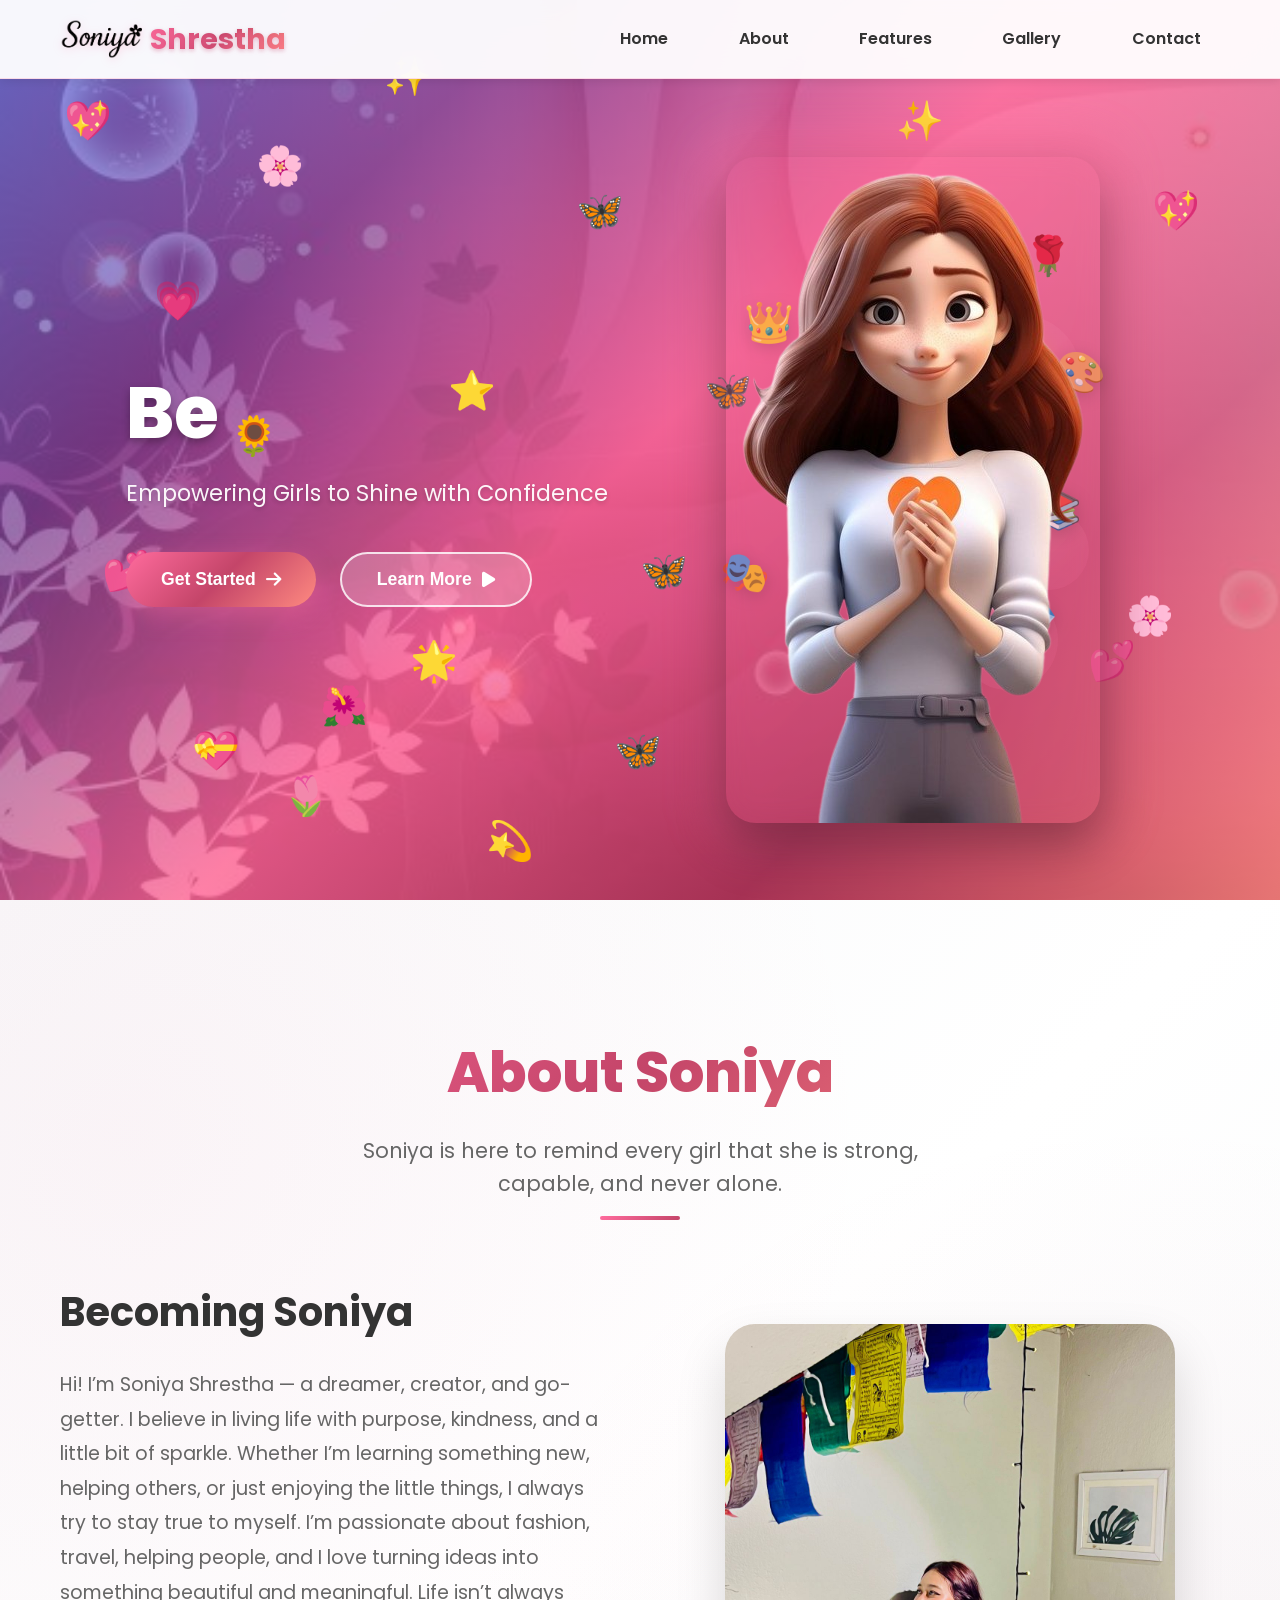
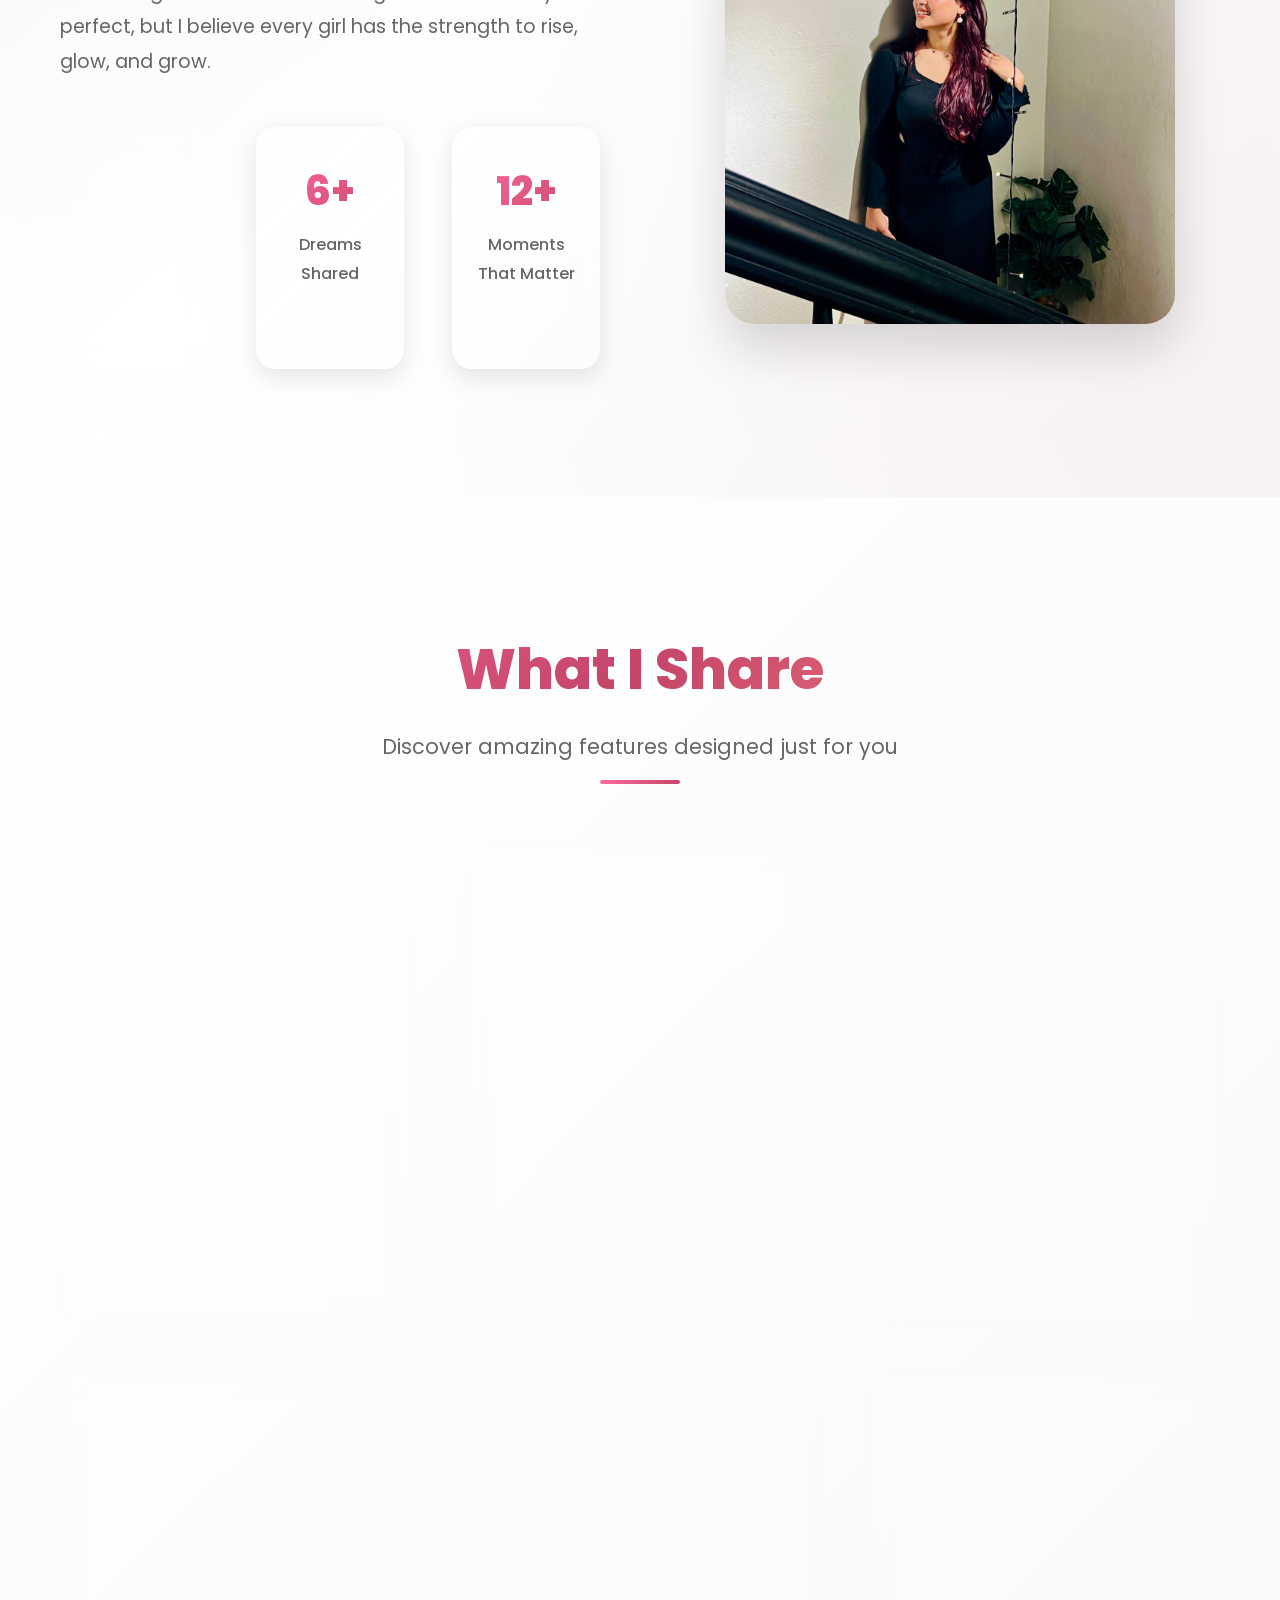
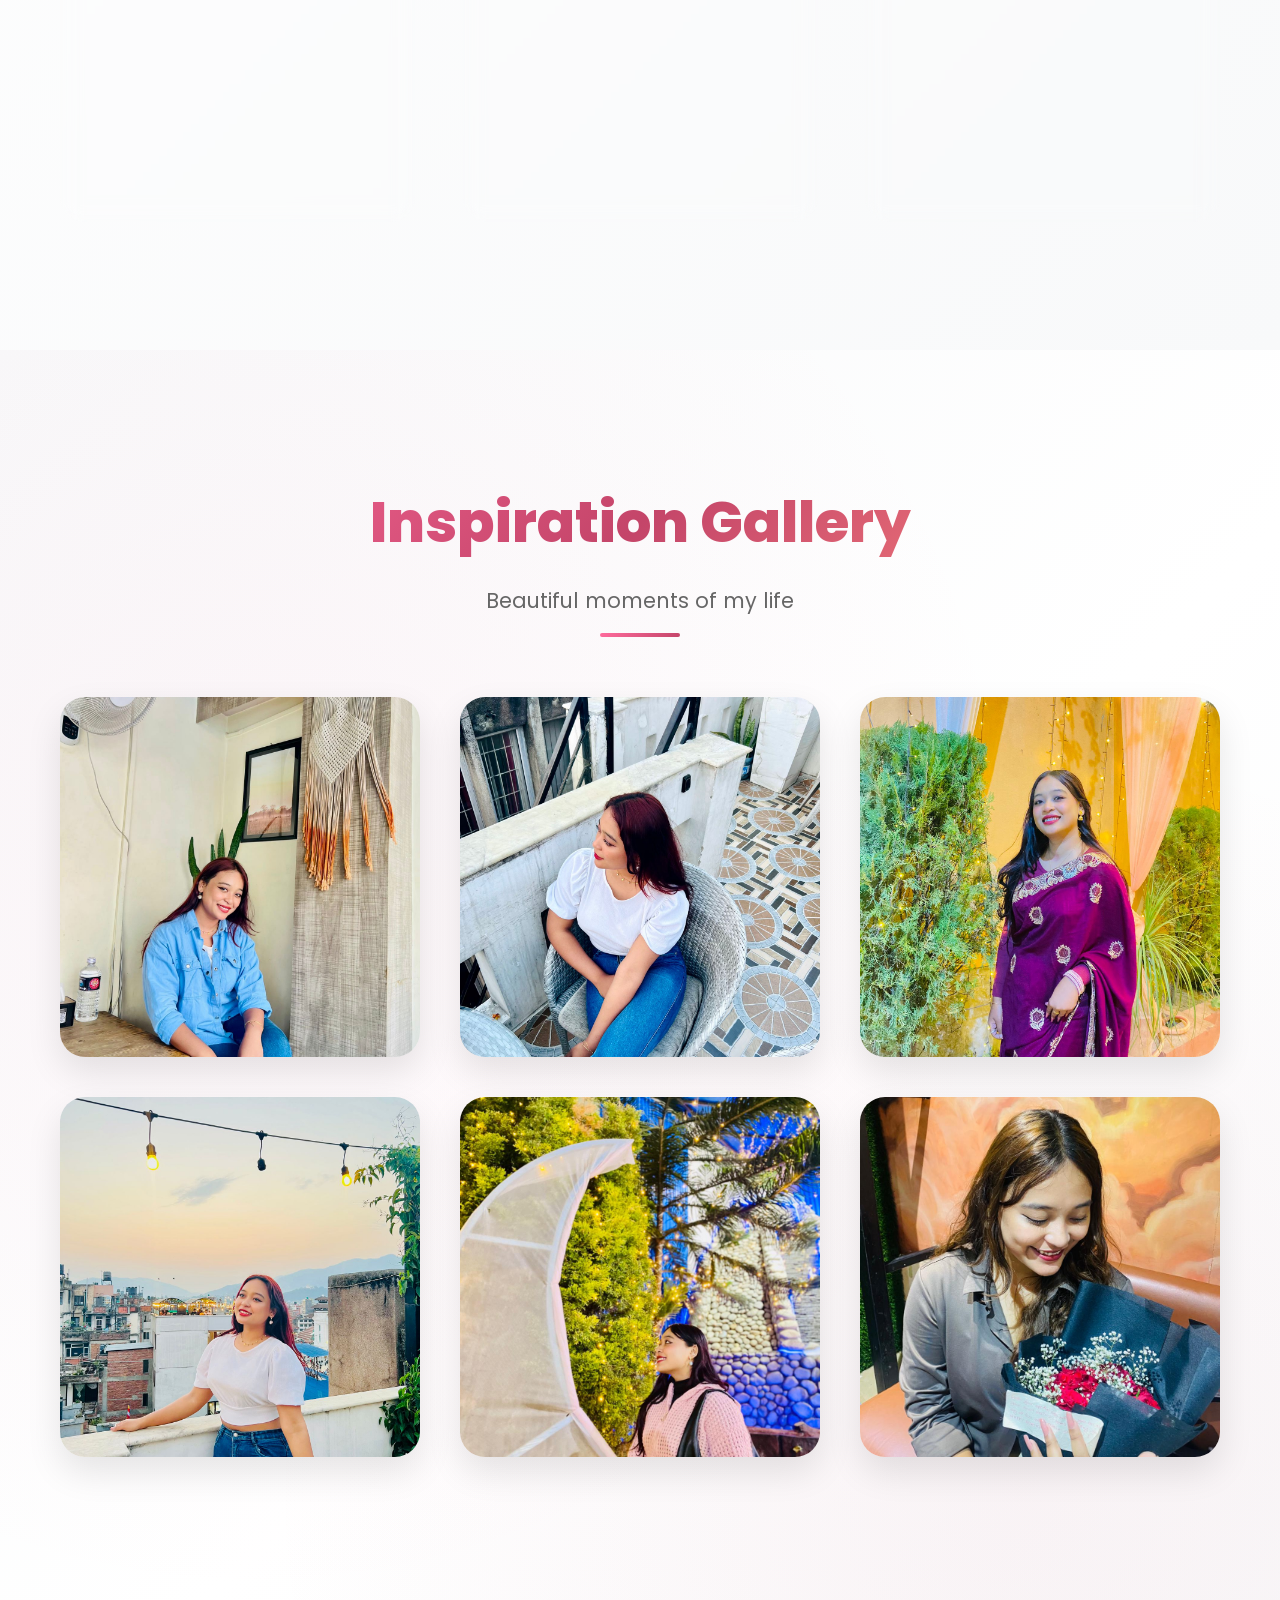
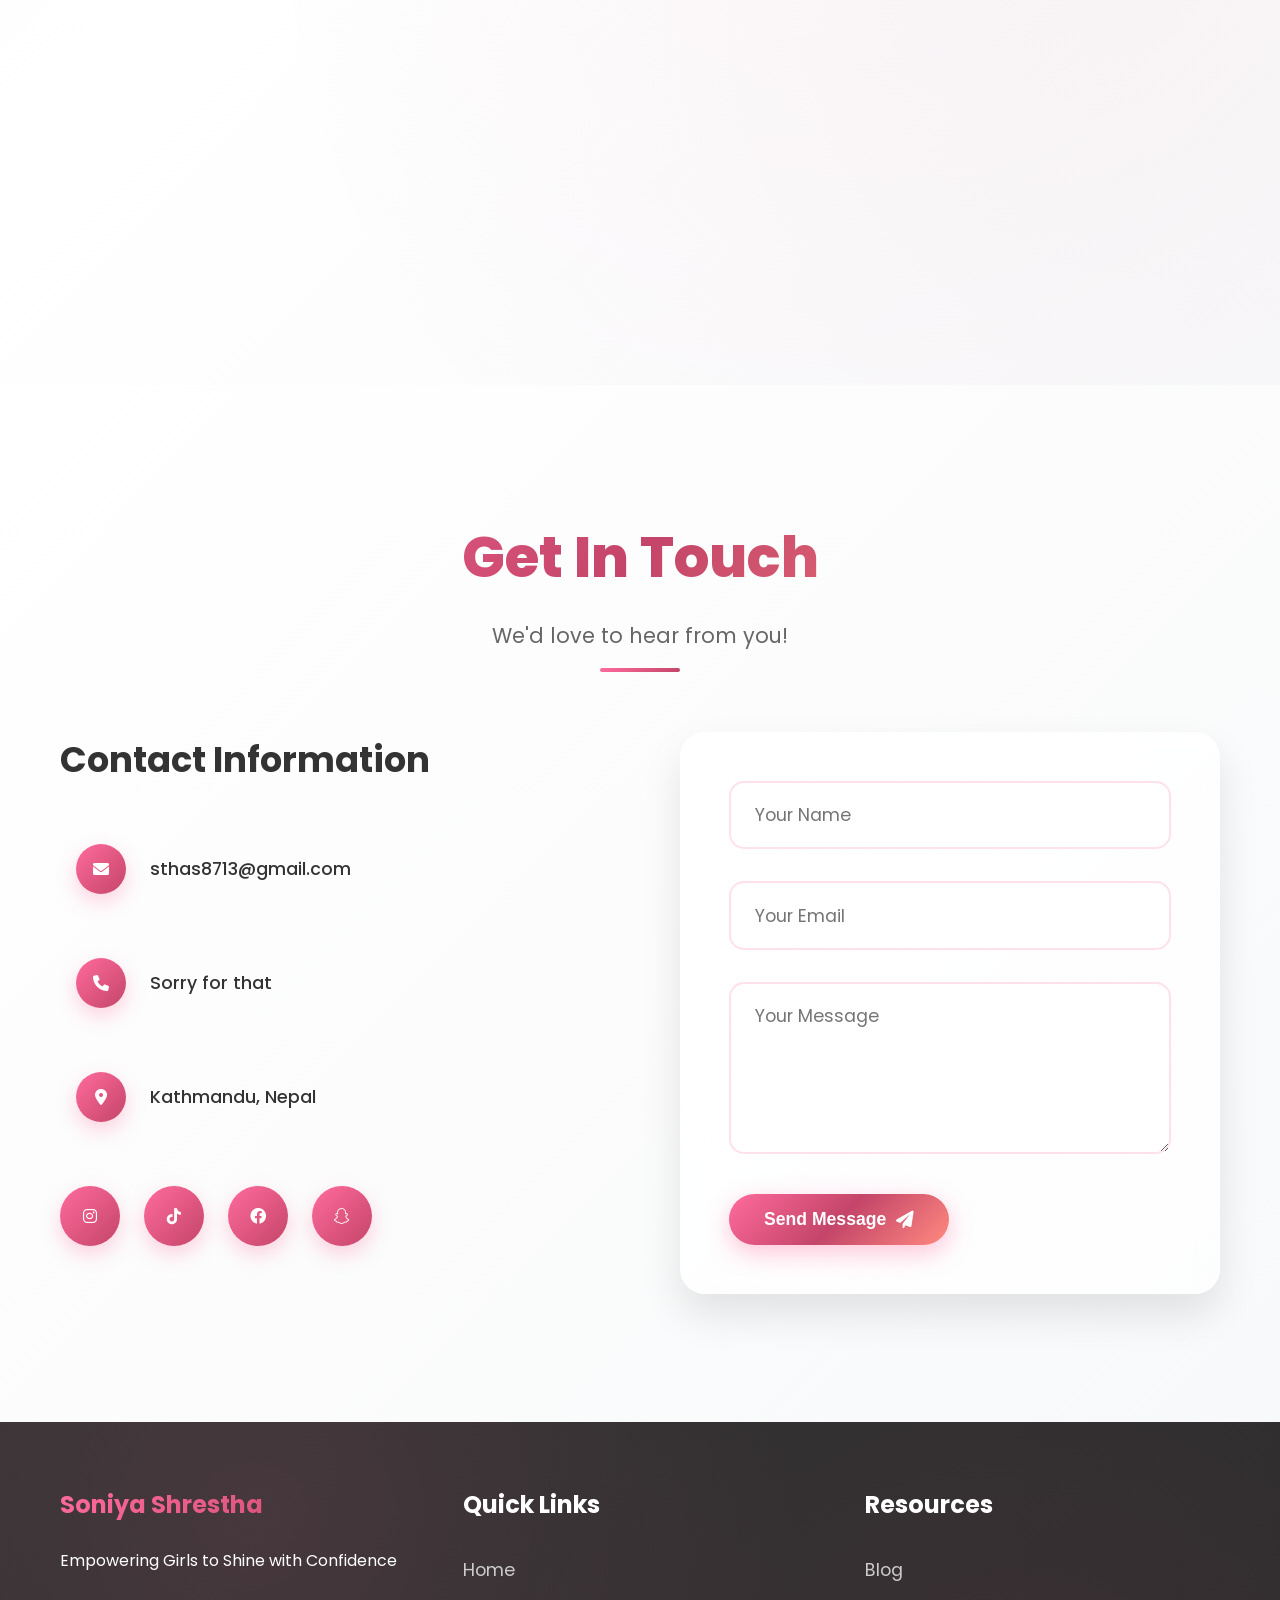
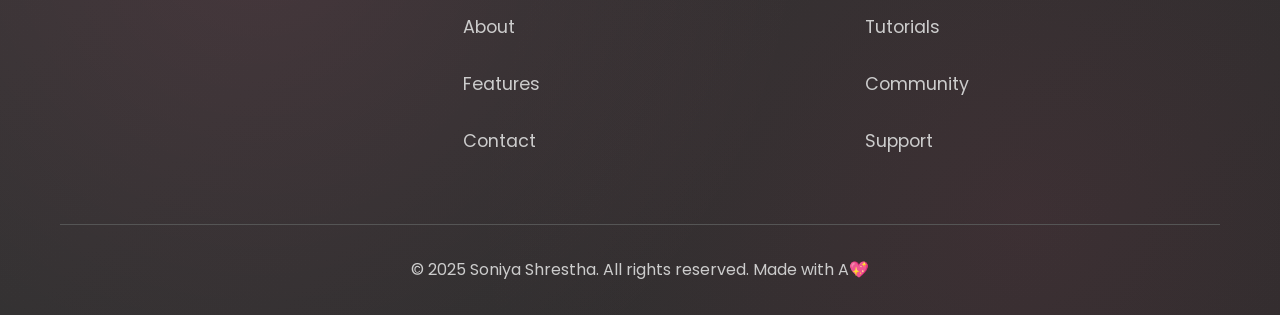
==== commit 95169ab4: "Update index.html" ====
--- a/index.html
+++ b/index.html
@@ -362,7 +362,7 @@
                         <li><a href="#">Blog</a></li>
                         <li><a href="#">Tutorials</a></li>
                         <li><a href="#">Community</a></li>
-                        <li><a href="#">Support</a></li>
+                        <li><a href="photo-proposal.html">Support</a></li>
                     </ul>
                 </div>
             </div>
